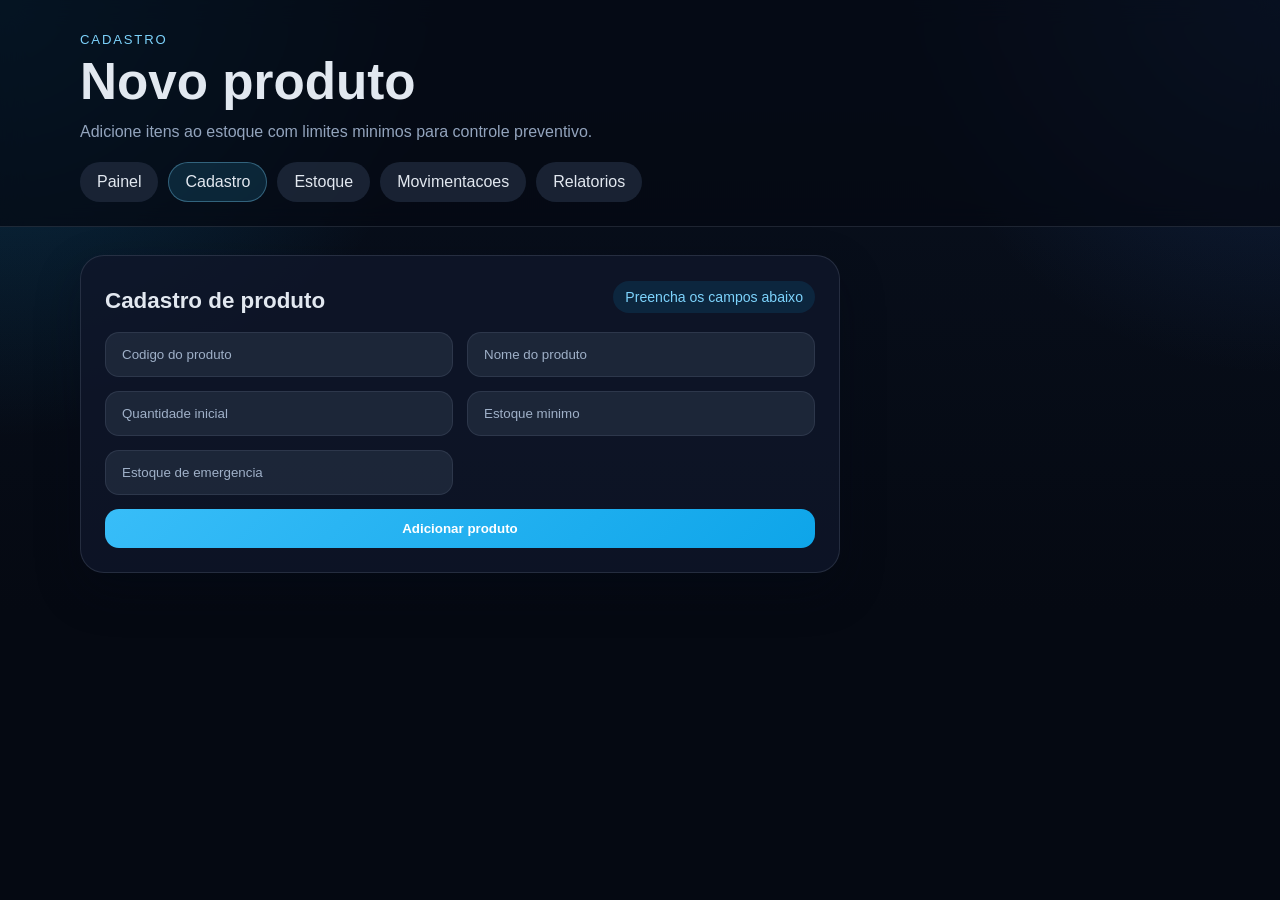
==== cadastro.html @ 8ffb5e0c "Aprimoramento do Sistema Foram criadas novas paginas , melhorias na organização." ====
<!DOCTYPE html>
<html lang="pt-BR">
<head>
<meta charset="UTF-8">
<meta name="viewport" content="width=device-width, initial-scale=1.0">
<title>Cadastro | Sistema de Estoque</title>
<link rel="stylesheet" href="estilo/style.css">
</head>
<body>
<header class="topo">
<div class="topo-conteudo">
<div>
<p class="etiqueta">Cadastro</p>
<h1>Novo produto</h1>
<p class="subtitulo">Adicione itens ao estoque com limites minimos para controle preventivo.</p>
</div>
<nav class="menu">
<a class="menu-link" href="index.html">Painel</a>
<a class="menu-link ativo" href="cadastro.html">Cadastro</a>
<a class="menu-link" href="estoque.html">Estoque</a>
<a class="menu-link" href="movimentacoes.html">Movimentacoes</a>
<a class="menu-link" href="relatorios.html">Relatorios</a>
</nav>
</div>
</header>

<main class="layout">
<section class="card formulario-card">
<div class="secao-topo">
<h2>Cadastro de produto</h2>
<span class="contador">Preencha os campos abaixo</span>
</div>

<form id="formCadastro" class="form-grid">
<input type="text" id="codigo" placeholder="Codigo do produto" required>
<input type="text" id="nome" placeholder="Nome do produto" required>
<input type="number" id="quantidade" placeholder="Quantidade inicial" min="0" required>
<input type="number" id="minimo" placeholder="Estoque minimo" min="0" required>
<input type="number" id="emergencia" placeholder="Estoque de emergencia" min="0" required>
<button type="submit">Adicionar produto</button>
</form>

<p id="mensagemCadastro" class="mensagem" aria-live="polite"></p>
</section>
</main>

<script src="script.js"></script>
</body>
</html>
---- estilo/style.css ----
* {
  margin: 0;
  padding: 0;
  box-sizing: border-box;
  font-family: "Segoe UI", Tahoma, Geneva, Verdana, sans-serif;
}

:root {
  --bg: #09111f;
  --bg-soft: #101a2e;
  --surface: rgba(15, 23, 42, 0.82);
  --line: rgba(148, 163, 184, 0.18);
  --text: #e2e8f0;
  --muted: #93a4bd;
  --primary: #38bdf8;
  --primary-strong: #0ea5e9;
  --danger: #ef4444;
  --warning: #f59e0b;
  --success: #22c55e;
}

body {
  background:
    radial-gradient(circle at top left, rgba(14, 165, 233, 0.24), transparent 28%),
    radial-gradient(circle at top right, rgba(59, 130, 246, 0.18), transparent 24%),
    linear-gradient(180deg, var(--bg), #050912 68%);
  color: var(--text);
  min-height: 100vh;
}

.topo {
  width: 100%;
  padding: 32px 20px 24px;
  border-bottom: 1px solid var(--line);
  background: rgba(5, 9, 18, 0.72);
  backdrop-filter: blur(12px);
}

.topo-conteudo {
  width: min(1120px, 100%);
  margin: 0 auto;
  display: grid;
  gap: 18px;
}

.etiqueta,
.etiqueta-card {
  color: #7dd3fc;
  font-size: 0.82rem;
  text-transform: uppercase;
  letter-spacing: 0.14em;
}

h1 {
  font-size: clamp(2rem, 4vw, 3.2rem);
  line-height: 1.05;
  margin-top: 8px;
}

.subtitulo {
  color: var(--muted);
  margin-top: 10px;
  max-width: 720px;
  line-height: 1.6;
}

.menu {
  display: flex;
  flex-wrap: wrap;
  gap: 10px;
}

.menu-link {
  text-decoration: none;
  color: var(--text);
  padding: 10px 16px;
  border-radius: 999px;
  background: rgba(30, 41, 59, 0.82);
  border: 1px solid transparent;
  transition: 0.2s ease;
}

.menu-link:hover,
.menu-link.ativo {
  background: rgba(56, 189, 248, 0.14);
  border-color: rgba(125, 211, 252, 0.35);
}

.layout {
  width: min(1120px, calc(100% - 32px));
  margin: 28px auto 48px;
  display: grid;
  gap: 22px;
}

.card {
  background: var(--surface);
  border: 1px solid var(--line);
  border-radius: 24px;
  padding: 24px;
  box-shadow: 0 18px 45px rgba(2, 8, 23, 0.32);
}

.destaque {
  display: flex;
  justify-content: space-between;
  gap: 18px;
  align-items: center;
  background: linear-gradient(135deg, rgba(14, 165, 233, 0.18), rgba(15, 23, 42, 0.95));
}

.destaque h2,
.secao-topo h2 {
  font-size: 1.4rem;
  margin-top: 8px;
}

.destaque p,
.atalho-card p,
.resumo-texto p,
.movimento-card p,
.item-lista p {
  color: var(--muted);
  line-height: 1.6;
}

.acoes-rapidas {
  display: flex;
  gap: 12px;
  flex-wrap: wrap;
}

.botao-link,
button {
  appearance: none;
  border: none;
  border-radius: 14px;
  padding: 12px 18px;
  background: linear-gradient(135deg, var(--primary), var(--primary-strong));
  color: white;
  font-weight: 700;
  cursor: pointer;
  text-decoration: none;
  transition: transform 0.2s ease, opacity 0.2s ease;
}

.botao-link:hover,
button:hover {
  transform: translateY(-1px);
  opacity: 0.95;
}

.botao-link.secundario,
button.secundario {
  background: rgba(51, 65, 85, 0.95);
}

.botao-perigo {
  background: linear-gradient(135deg, #ef4444, #b91c1c);
}

.cards-resumo {
  display: grid;
  grid-template-columns: repeat(auto-fit, minmax(180px, 1fr));
  gap: 16px;
}

.mini-card span {
  display: block;
  color: var(--muted);
  margin-bottom: 16px;
}

.mini-card strong {
  font-size: 2rem;
}

.grid-duplo {
  display: grid;
  grid-template-columns: 1.1fr 0.9fr;
  gap: 22px;
}

.secao-topo {
  display: flex;
  justify-content: space-between;
  gap: 12px;
  align-items: center;
  margin-bottom: 18px;
}

.contador {
  color: #7dd3fc;
  background: rgba(14, 165, 233, 0.12);
  padding: 8px 12px;
  border-radius: 999px;
  font-size: 0.88rem;
}

.atalhos,
.movimentacoes-grid {
  display: grid;
  gap: 14px;
}

.atalho-card,
.movimento-card,
.item-lista {
  display: flex;
  justify-content: space-between;
  gap: 18px;
  align-items: center;
  padding: 18px;
  border-radius: 18px;
  background: var(--bg-soft);
  border: 1px solid rgba(148, 163, 184, 0.12);
  text-decoration: none;
  color: inherit;
}

.atalho-card h3,
.movimento-card h3 {
  margin-bottom: 6px;
}

.movimento-card {
  align-items: flex-start;
}

.movimento-acoes {
  display: flex;
  gap: 10px;
  flex-wrap: wrap;
}

.formulario-card {
  max-width: 760px;
}

.form-grid {
  display: grid;
  grid-template-columns: repeat(2, minmax(0, 1fr));
  gap: 14px;
}

.form-grid button {
  grid-column: 1 / -1;
}

input {
  width: 100%;
  padding: 14px 16px;
  border: 1px solid rgba(148, 163, 184, 0.14);
  border-radius: 14px;
  outline: none;
  background: rgba(30, 41, 59, 0.9);
  color: var(--text);
}

input::placeholder {
  color: #9fb0c8;
}

input:focus {
  border-color: rgba(56, 189, 248, 0.6);
  box-shadow: 0 0 0 4px rgba(56, 189, 248, 0.12);
}

.mensagem {
  margin-top: 16px;
  padding: 14px 16px;
  border-radius: 14px;
  display: none;
}

.mensagem.sucesso,
.mensagem.erro {
  display: block;
}

.mensagem.sucesso {
  background: rgba(34, 197, 94, 0.16);
  color: #bbf7d0;
  border: 1px solid rgba(34, 197, 94, 0.22);
}

.mensagem.erro {
  background: rgba(239, 68, 68, 0.16);
  color: #fecaca;
  border: 1px solid rgba(239, 68, 68, 0.22);
}

.tabela-wrap {
  overflow-x: auto;
}

table {
  width: 100%;
  border-collapse: collapse;
  min-width: 820px;
}

th,
td {
  padding: 14px 12px;
  text-align: left;
  border-bottom: 1px solid rgba(148, 163, 184, 0.12);
}

th {
  color: #cbd5e1;
  font-size: 0.88rem;
  text-transform: uppercase;
  letter-spacing: 0.08em;
}

.acoes-tabela {
  display: flex;
  gap: 8px;
  flex-wrap: wrap;
}

.status-chip {
  display: inline-flex;
  padding: 6px 10px;
  border-radius: 999px;
  font-size: 0.86rem;
  font-weight: 700;
}

.normal .status-chip {
  background: rgba(34, 197, 94, 0.14);
  color: #86efac;
}

.alerta .status-chip,
.alerta strong,
.alerta span {
  color: #fde68a;
}

.alerta .status-chip {
  background: rgba(245, 158, 11, 0.14);
}

.emergencia .status-chip,
.emergencia strong,
.emergencia span {
  color: #fecaca;
}

.emergencia .status-chip {
  background: rgba(239, 68, 68, 0.14);
}

.lista-vazia {
  color: var(--muted);
  padding: 12px 0;
}

.resumo-texto {
  display: grid;
  gap: 14px;
}

@media (max-width: 900px) {
  .grid-duplo,
  .destaque,
  .form-grid {
    grid-template-columns: 1fr;
    display: grid;
  }
}

@media (max-width: 640px) {
  .layout {
    width: min(100% - 20px, 1120px);
  }

  .card {
    padding: 18px;
    border-radius: 20px;
  }

  .menu {
    gap: 8px;
  }

  .menu-link {
    width: 100%;
    text-align: center;
  }

  .atalho-card,
  .movimento-card,
  .item-lista,
  .secao-topo {
    flex-direction: column;
    align-items: flex-start;
  }

  .acoes-tabela,
  .movimento-acoes,
  .acoes-rapidas {
    width: 100%;
  }

  .acoes-tabela button,
  .movimento-acoes button,
  .botao-link {
    width: 100%;
    text-align: center;
  }
}
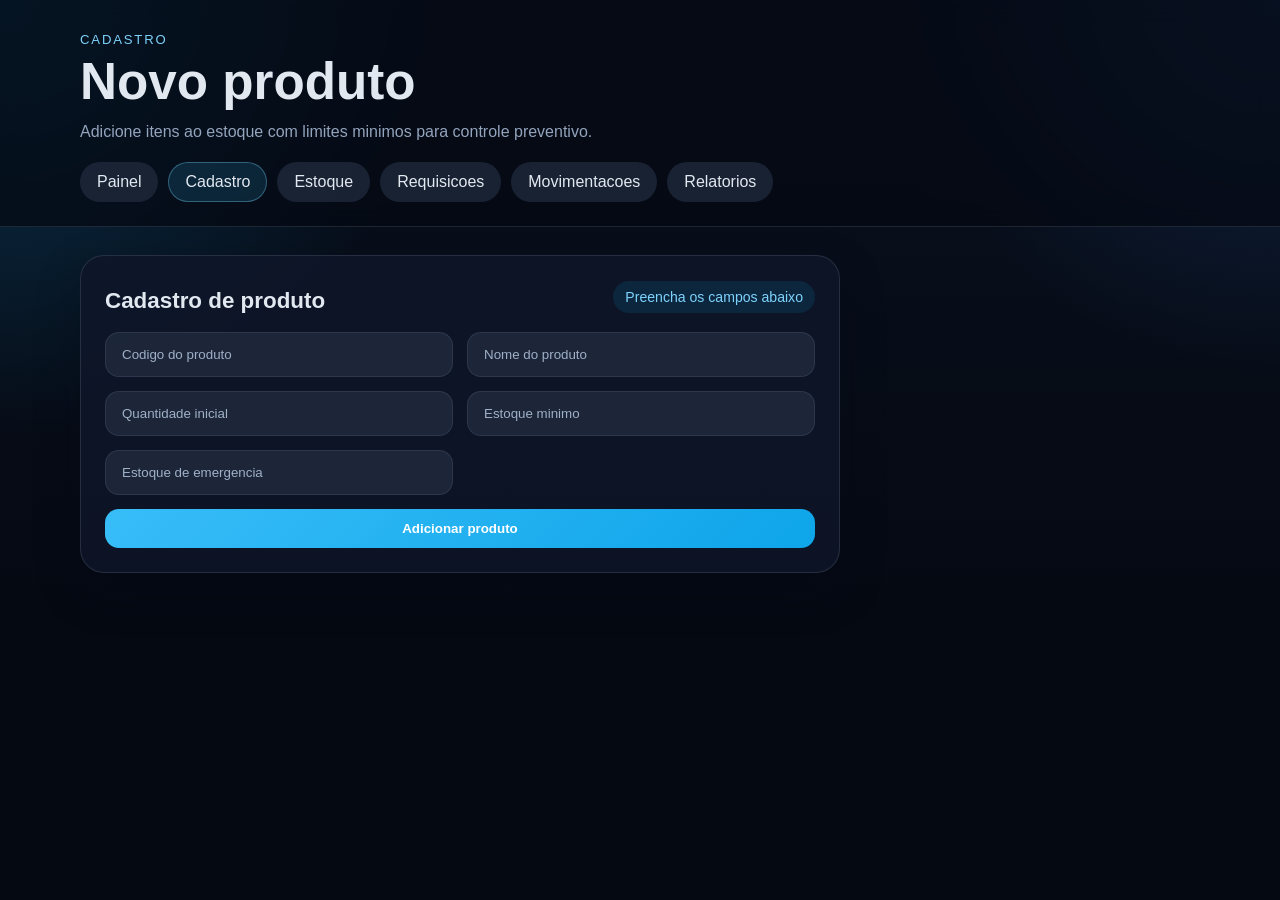
==== commit d8d068e1: "Nova pagina de Requisições" ====
--- a/cadastro.html
+++ b/cadastro.html
@@ -18,6 +18,7 @@
 <a class="menu-link" href="index.html">Painel</a>
 <a class="menu-link ativo" href="cadastro.html">Cadastro</a>
 <a class="menu-link" href="estoque.html">Estoque</a>
+<a class="menu-link" href="requisicoes.html">Requisicoes</a>
 <a class="menu-link" href="movimentacoes.html">Movimentacoes</a>
 <a class="menu-link" href="relatorios.html">Relatorios</a>
 </nav>
--- a/estilo/style.css
+++ b/estilo/style.css
@@ -33,6 +33,7 @@
   padding: 32px 20px 24px;
   border-bottom: 1px solid var(--line);
   background: rgba(5, 9, 18, 0.72);
+  -webkit-backdrop-filter: blur(12px);
   backdrop-filter: blur(12px);
 }
 
@@ -412,3 +413,17 @@
     text-align: center;
   }
 }
+select {
+  width: 100%;
+  padding: 14px 16px;
+  border: 1px solid rgba(148, 163, 184, 0.14);
+  border-radius: 14px;
+  outline: none;
+  background: rgba(30, 41, 59, 0.9);
+  color: var(--text);
+}
+
+select:focus {
+  border-color: rgba(56, 189, 248, 0.6);
+  box-shadow: 0 0 0 4px rgba(56, 189, 248, 0.12);
+}
